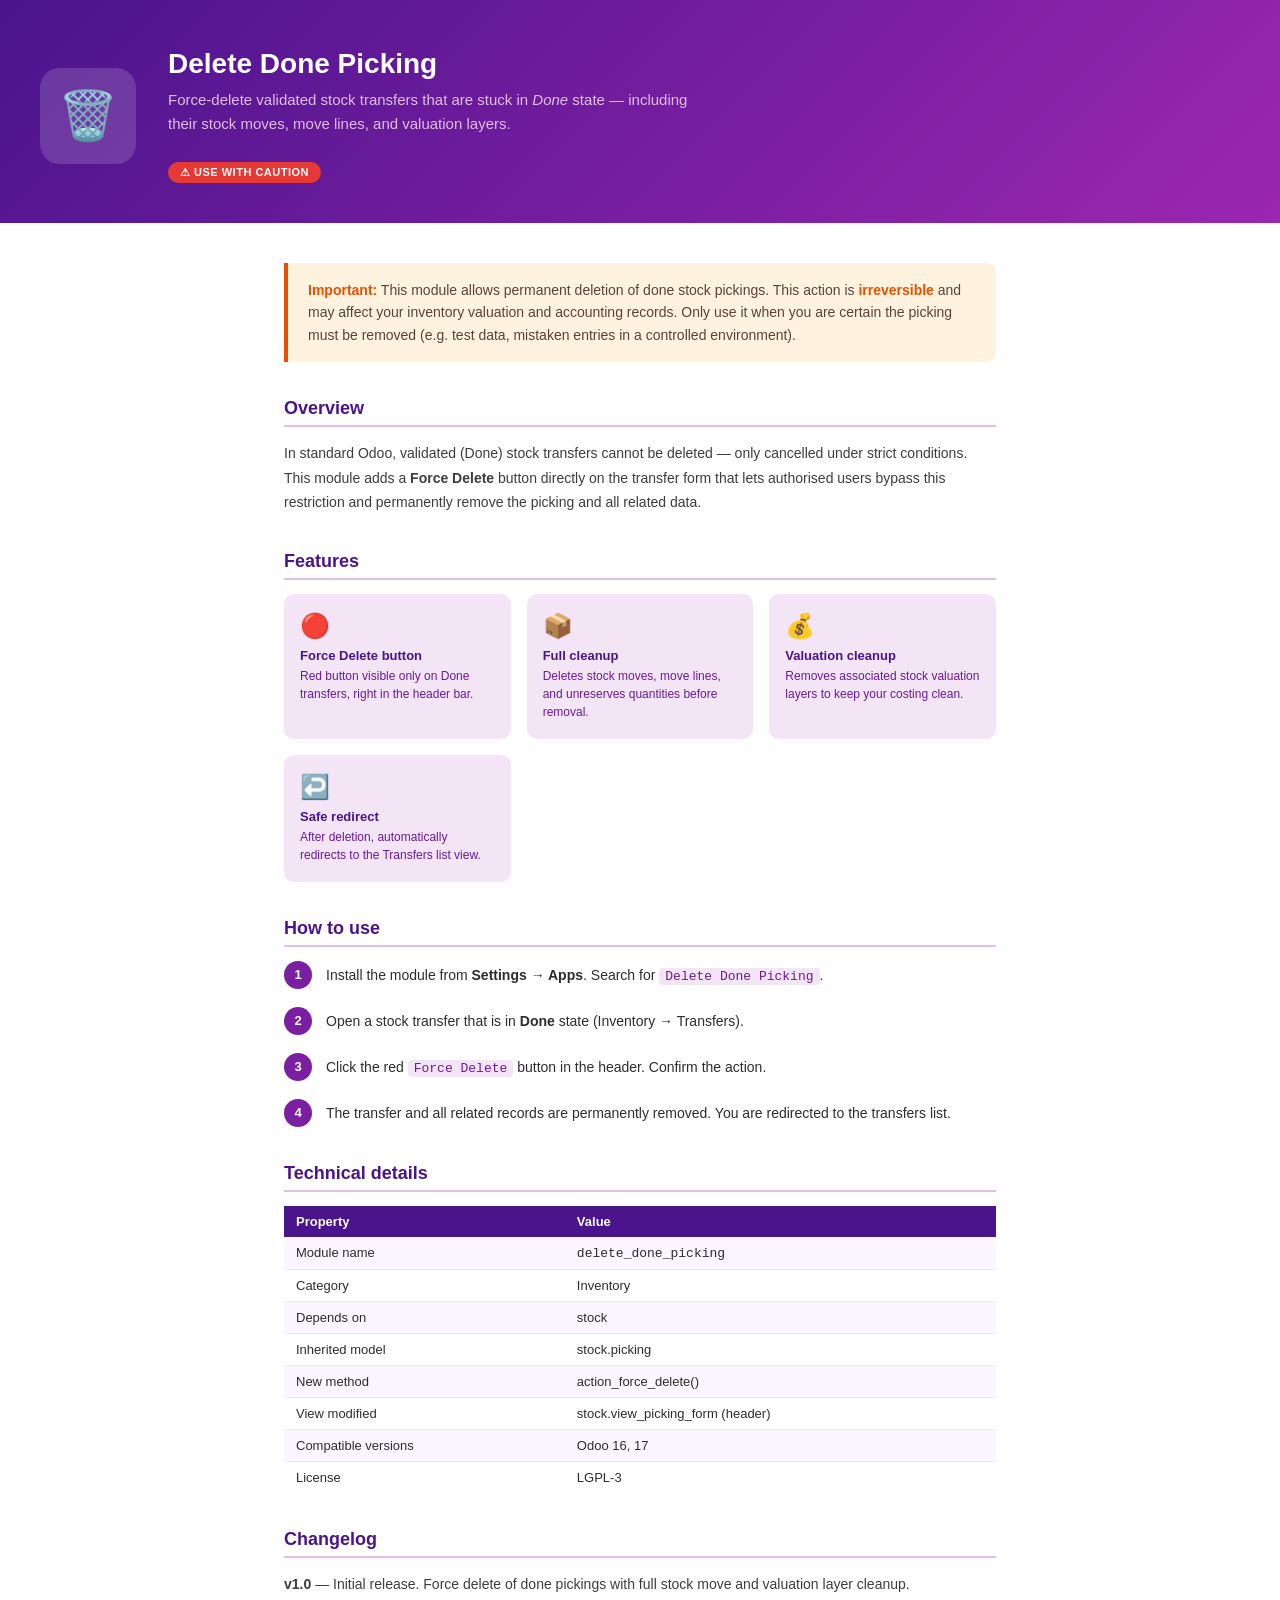
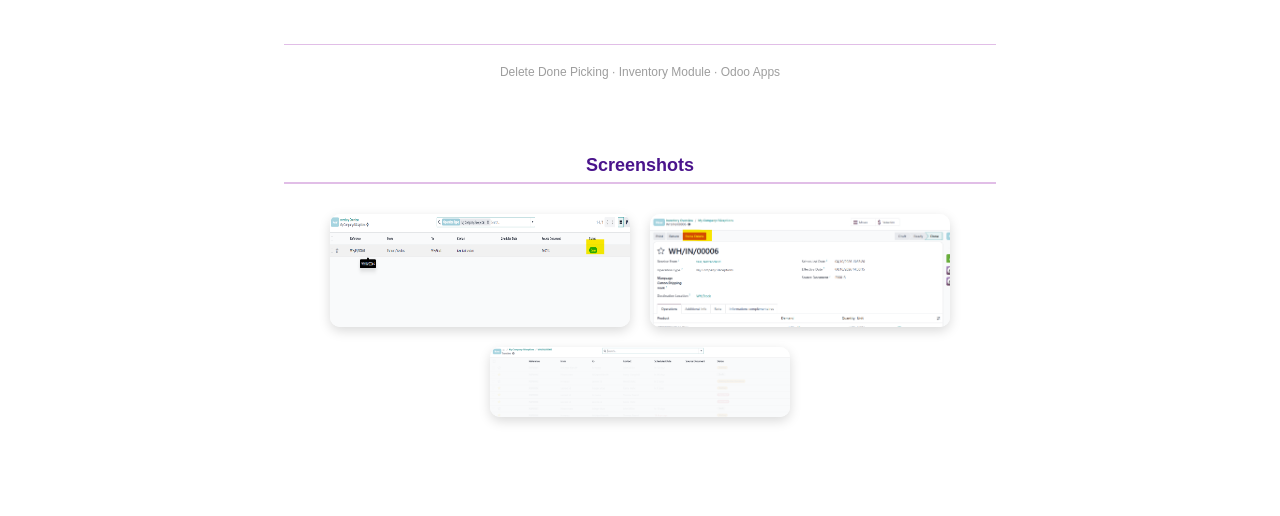
==== delete_done_picking/static/description/index.html @ 9840330b "add_new_code" ====
<!DOCTYPE html>
<html lang="en">
<head>
<meta charset="UTF-8"/>
<meta name="viewport" content="width=device-width, initial-scale=1.0"/>
<title>Delete Done Picking</title>
<style>
  * { box-sizing: border-box; margin: 0; padding: 0; }
  body { font-family: 'Segoe UI', Arial, sans-serif; color: #2d2d2d; background: #fff; }

  .hero {
    background: linear-gradient(135deg, #4A148C 0%, #7B1FA2 60%, #9C27B0 100%);
    color: #fff;
    padding: 48px 40px 40px;
    display: flex;
    align-items: center;
    gap: 32px;
  }
  .hero-icon {
    flex-shrink: 0;
    width: 96px; height: 96px;
    background: rgba(255,255,255,0.15);
    border-radius: 20px;
    display: flex; align-items: center; justify-content: center;
    font-size: 48px;
  }
  .hero-text h1 { font-size: 28px; font-weight: 700; margin-bottom: 8px; }
  .hero-text p  { font-size: 15px; color: #E1BEE7; max-width: 520px; line-height: 1.6; }
  .hero-badge {
    display: inline-block;
    margin-top: 14px;
    background: #E53935;
    color: #fff;
    font-size: 11px;
    font-weight: 600;
    padding: 4px 12px;
    border-radius: 20px;
    letter-spacing: 0.5px;
    text-transform: uppercase;
  }

  .body { max-width: 760px; margin: 0 auto; padding: 40px 24px 60px; }

  .warning-box {
    background: #FFF3E0;
    border-left: 4px solid #E65100;
    border-radius: 0 8px 8px 0;
    padding: 16px 20px;
    margin-bottom: 36px;
    font-size: 14px;
    color: #5D4037;
    line-height: 1.6;
  }
  .warning-box strong { color: #E65100; }

  h2 {
    font-size: 18px;
    font-weight: 700;
    color: #4A148C;
    margin: 36px 0 14px;
    padding-bottom: 6px;
    border-bottom: 2px solid #E1BEE7;
  }

  p { font-size: 14px; line-height: 1.75; color: #3d3d3d; margin-bottom: 12px; }

  .features {
    display: grid;
    grid-template-columns: repeat(auto-fit, minmax(200px, 1fr));
    gap: 16px;
    margin: 8px 0 28px;
  }
  .feature-card {
    background: #F3E5F5;
    border-radius: 10px;
    padding: 18px 16px;
  }
  .feature-card .icon { font-size: 24px; margin-bottom: 8px; }
  .feature-card h3 { font-size: 13px; font-weight: 700; color: #4A148C; margin-bottom: 4px; }
  .feature-card p  { font-size: 12px; color: #6A1B9A; margin: 0; line-height: 1.5; }

  .steps { counter-reset: step; }
  .step {
    display: flex; align-items: flex-start; gap: 14px;
    margin-bottom: 18px;
  }
  .step-num {
    flex-shrink: 0;
    width: 28px; height: 28px;
    background: #7B1FA2;
    color: #fff;
    border-radius: 50%;
    display: flex; align-items: center; justify-content: center;
    font-size: 13px; font-weight: 700;
  }
  .step-text { font-size: 14px; line-height: 1.65; padding-top: 3px; }
  .step-text code {
    background: #F3E5F5;
    color: #6A1B9A;
    border-radius: 4px;
    padding: 1px 6px;
    font-size: 13px;
    font-family: monospace;
  }

  .tech-table { width: 100%; border-collapse: collapse; margin-top: 8px; font-size: 13px; }
  .tech-table th {
    background: #4A148C;
    color: #fff;
    padding: 8px 12px;
    text-align: left;
    font-weight: 600;
  }
  .tech-table td { padding: 8px 12px; border-bottom: 1px solid #F3E5F5; }
  .tech-table tr:last-child td { border-bottom: none; }
  .tech-table tr:nth-child(even) td { background: #FAF5FF; }

  .footer {
    margin-top: 48px;
    padding-top: 20px;
    border-top: 1px solid #E1BEE7;
    font-size: 12px;
    color: #9E9E9E;
    text-align: center;
  }
</style>
</head>
<body>

<!-- HERO -->
<div class="hero">
  <div class="hero-icon">🗑️</div>
  <div class="hero-text">
    <h1>Delete Done Picking</h1>
    <p>Force-delete validated stock transfers that are stuck in <em>Done</em> state — including their stock moves, move lines, and valuation layers.</p>
    <span class="hero-badge">⚠ Use with caution</span>
  </div>
</div>

<div class="body">

  <!-- WARNING -->
  <div class="warning-box">
    <strong>Important:</strong> This module allows permanent deletion of done stock pickings. This action is <strong>irreversible</strong> and may affect your inventory valuation and accounting records. Only use it when you are certain the picking must be removed (e.g. test data, mistaken entries in a controlled environment).
  </div>

  <!-- OVERVIEW -->
  <h2>Overview</h2>
  <p>
    In standard Odoo, validated (Done) stock transfers cannot be deleted — only cancelled under strict conditions. This module adds a <strong>Force Delete</strong> button directly on the transfer form that lets authorised users bypass this restriction and permanently remove the picking and all related data.
  </p>

  <!-- FEATURES -->
  <h2>Features</h2>
  <div class="features">
    <div class="feature-card">
      <div class="icon">🔴</div>
      <h3>Force Delete button</h3>
      <p>Red button visible only on Done transfers, right in the header bar.</p>
    </div>
    <div class="feature-card">
      <div class="icon">📦</div>
      <h3>Full cleanup</h3>
      <p>Deletes stock moves, move lines, and unreserves quantities before removal.</p>
    </div>
    <div class="feature-card">
      <div class="icon">💰</div>
      <h3>Valuation cleanup</h3>
      <p>Removes associated stock valuation layers to keep your costing clean.</p>
    </div>
    <div class="feature-card">
      <div class="icon">↩️</div>
      <h3>Safe redirect</h3>
      <p>After deletion, automatically redirects to the Transfers list view.</p>
    </div>
  </div>

  <!-- HOW TO USE -->
  <h2>How to use</h2>
  <div class="steps">
    <div class="step">
      <div class="step-num">1</div>
      <div class="step-text">Install the module from <strong>Settings → Apps</strong>. Search for <code>Delete Done Picking</code>.</div>
    </div>
    <div class="step">
      <div class="step-num">2</div>
      <div class="step-text">Open a stock transfer that is in <strong>Done</strong> state (Inventory → Transfers).</div>
    </div>
    <div class="step">
      <div class="step-num">3</div>
      <div class="step-text">Click the red <code>Force Delete</code> button in the header. Confirm the action.</div>
    </div>
    <div class="step">
      <div class="step-num">4</div>
      <div class="step-text">The transfer and all related records are permanently removed. You are redirected to the transfers list.</div>
    </div>
  </div>

  <!-- TECHNICAL -->
  <h2>Technical details</h2>
  <table class="tech-table">
    <tr><th>Property</th><th>Value</th></tr>
    <tr><td>Module name</td><td><code>delete_done_picking</code></td></tr>
    <tr><td>Category</td><td>Inventory</td></tr>
    <tr><td>Depends on</td><td>stock</td></tr>
    <tr><td>Inherited model</td><td>stock.picking</td></tr>
    <tr><td>New method</td><td>action_force_delete()</td></tr>
    <tr><td>View modified</td><td>stock.view_picking_form (header)</td></tr>
    <tr><td>Compatible versions</td><td>Odoo 16, 17</td></tr>
    <tr><td>License</td><td>LGPL-3</td></tr>
  </table>

  <!-- CHANGELOG -->
  <h2>Changelog</h2>
  <p><strong>v1.0</strong> — Initial release. Force delete of done pickings with full stock move and valuation layer cleanup.</p>

  <div class="footer">
    Delete Done Picking · Inventory Module · Odoo Apps
  </div>
<section class="oe_container" style="text-align:center; padding: 40px 0;">
    <div class="oe_row oe_spaced">
        <h2 class="oe_slogan" style="margin-bottom: 30px;">Screenshots</h2>

        <div style="display: flex; justify-content: center; gap: 20px; flex-wrap: wrap;">

            <img class="oe_screenshot"
                 src="screen1.png"
                 style="max-width: 300px; border-radius: 10px; box-shadow: 0 4px 12px rgba(0,0,0,0.15); transition: 0.3s;"/>

            <img class="oe_screenshot"
                 src="screen2.png"
                 style="max-width: 300px; border-radius: 10px; box-shadow: 0 4px 12px rgba(0,0,0,0.15); transition: 0.3s;"/>

            <img class="oe_screenshot"
                 src="screen3.png"
                 style="max-width: 300px; border-radius: 10px; box-shadow: 0 4px 12px rgba(0,0,0,0.15); transition: 0.3s;"/>

        </div>
    </div>
</section>
</div>
</body>
</html>
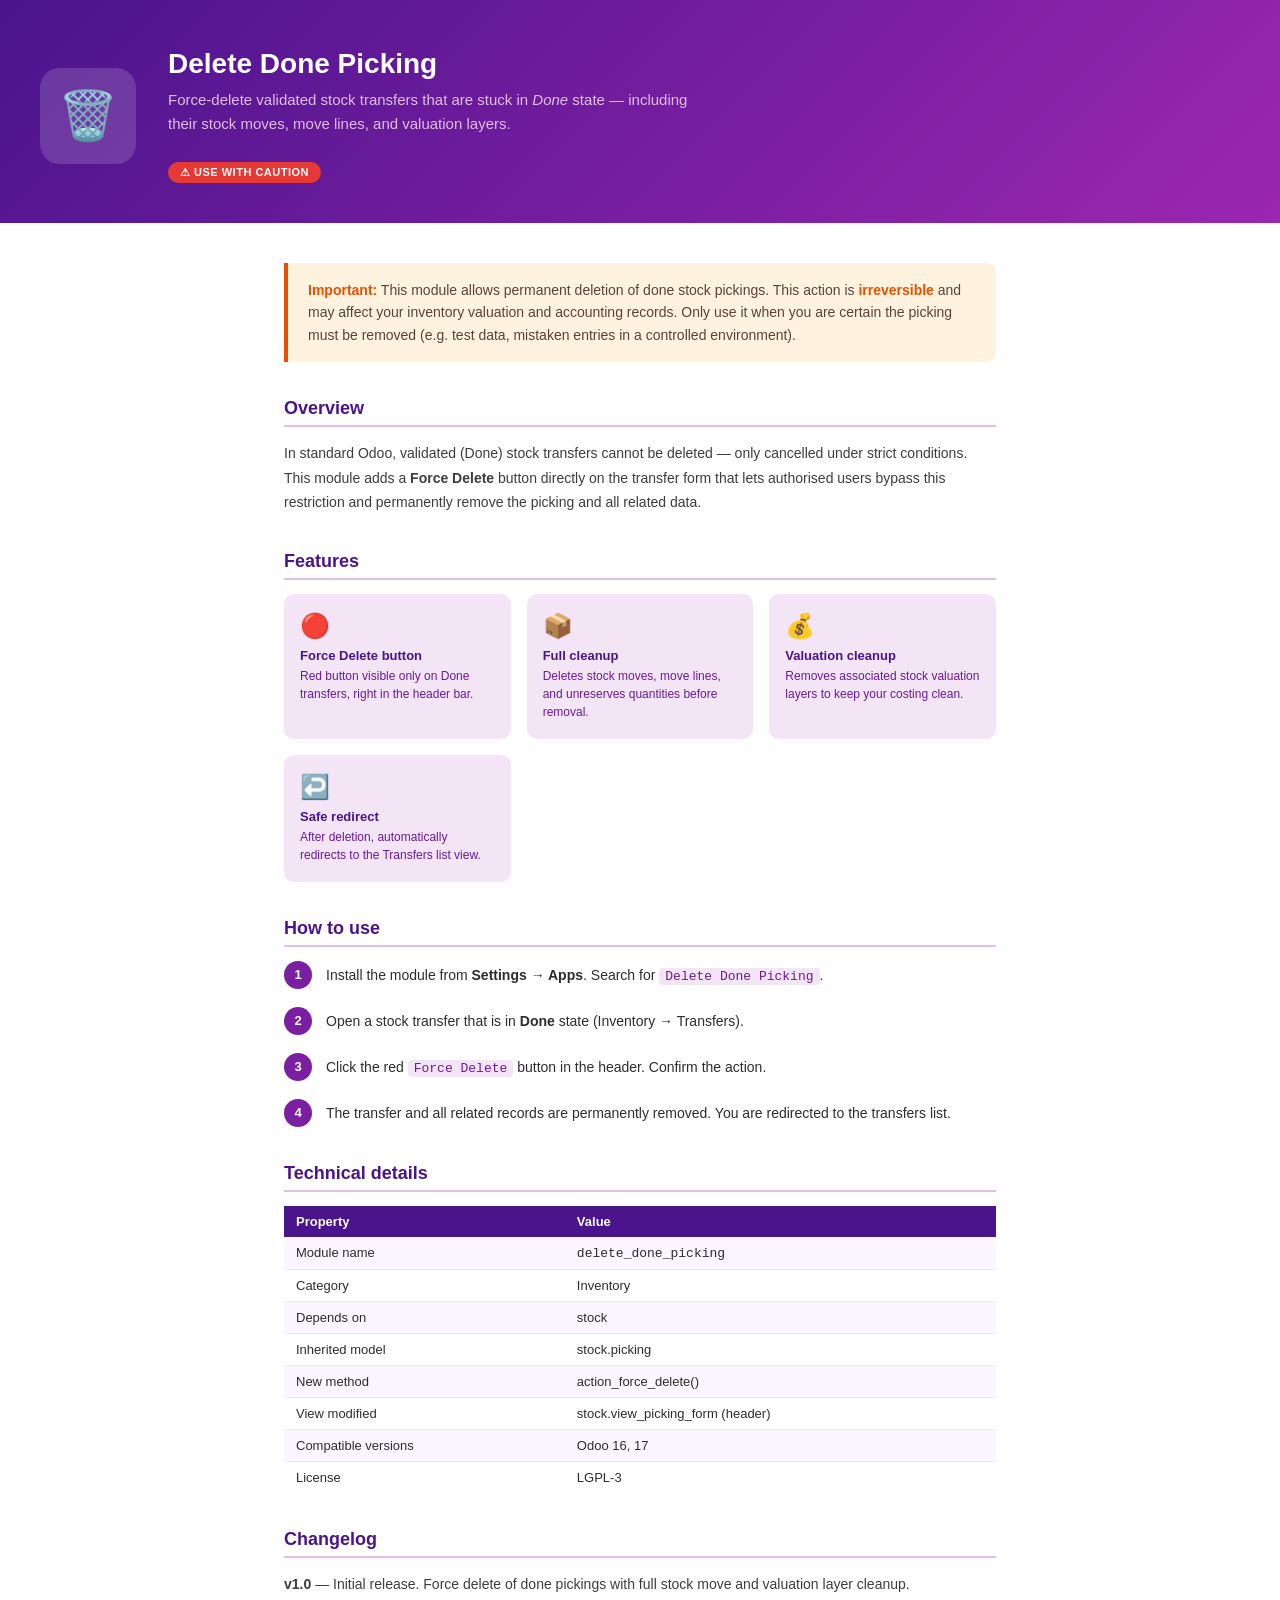
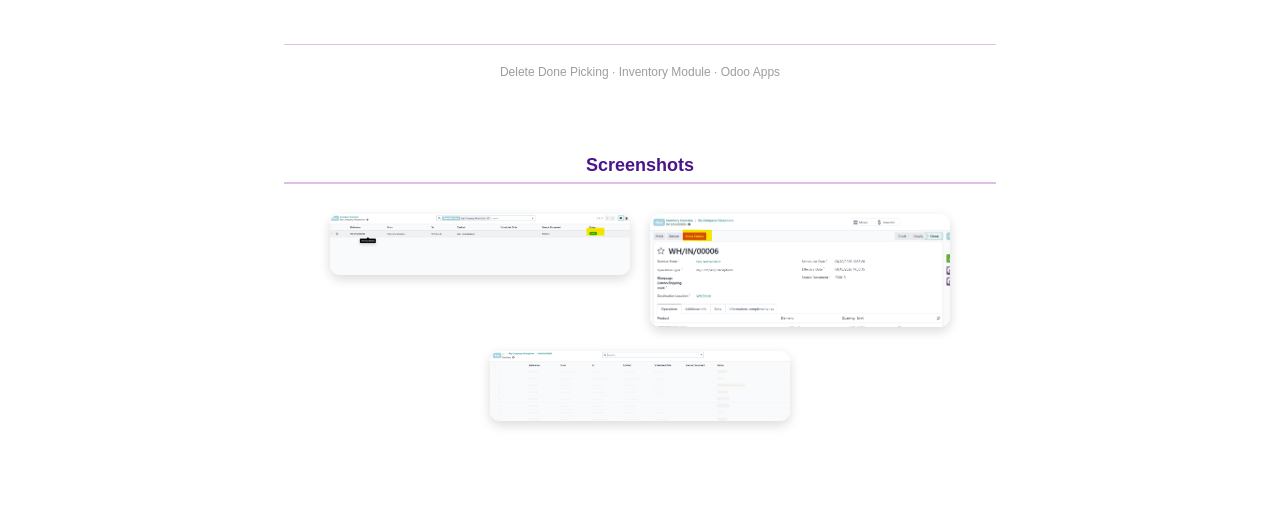
==== commit 00ee3c78: "add_new_code" ====
--- a/delete_done_picking/static/description/index.html
+++ b/delete_done_picking/static/description/index.html
@@ -223,21 +223,58 @@
 
         <div style="display: flex; justify-content: center; gap: 20px; flex-wrap: wrap;">
 
-            <img class="oe_screenshot"
-                 src="screen1.png"
-                 style="max-width: 300px; border-radius: 10px; box-shadow: 0 4px 12px rgba(0,0,0,0.15); transition: 0.3s;"/>
-
-            <img class="oe_screenshot"
-                 src="screen2.png"
-                 style="max-width: 300px; border-radius: 10px; box-shadow: 0 4px 12px rgba(0,0,0,0.15); transition: 0.3s;"/>
-
-            <img class="oe_screenshot"
-                 src="screen3.png"
-                 style="max-width: 300px; border-radius: 10px; box-shadow: 0 4px 12px rgba(0,0,0,0.15); transition: 0.3s;"/>
+            <a href="#img1">
+                <img src="screen1.png" style="max-width:300px; border-radius:10px; box-shadow:0 4px 12px rgba(0,0,0,0.15); cursor:pointer;">
+            </a>
+
+            <a href="#img2">
+                <img src="screen2.png" style="max-width:300px; border-radius:10px; box-shadow:0 4px 12px rgba(0,0,0,0.15); cursor:pointer;">
+            </a>
+
+            <a href="#img3">
+                <img src="screen3.png" style="max-width:300px; border-radius:10px; box-shadow:0 4px 12px rgba(0,0,0,0.15); cursor:pointer;">
+            </a>
 
         </div>
     </div>
 </section>
+
+<!-- POPUPS -->
+<div id="img1" class="lightbox">
+    <a href="#"><img src="screen1.png"></a>
+</div>
+
+<div id="img2" class="lightbox">
+    <a href="#"><img src="screen2.png"></a>
+</div>
+
+<div id="img3" class="lightbox">
+    <a href="#"><img src="screen3.png"></a>
+</div>
+
+<style>
+.lightbox {
+    display: none;
+    position: fixed;
+    z-index: 9999;
+    top: 0; left: 0;
+    width: 100%;
+    height: 100%;
+    background: rgba(0,0,0,0.8);
+    text-align: center;
+}
+
+.lightbox img {
+    margin-top: 5%;
+    max-width: 80%;
+    max-height: 80%;
+    border-radius: 10px;
+}
+
+.lightbox:target {
+    display: block;
+}
+</style>
 </div>
 </body>
 </html>
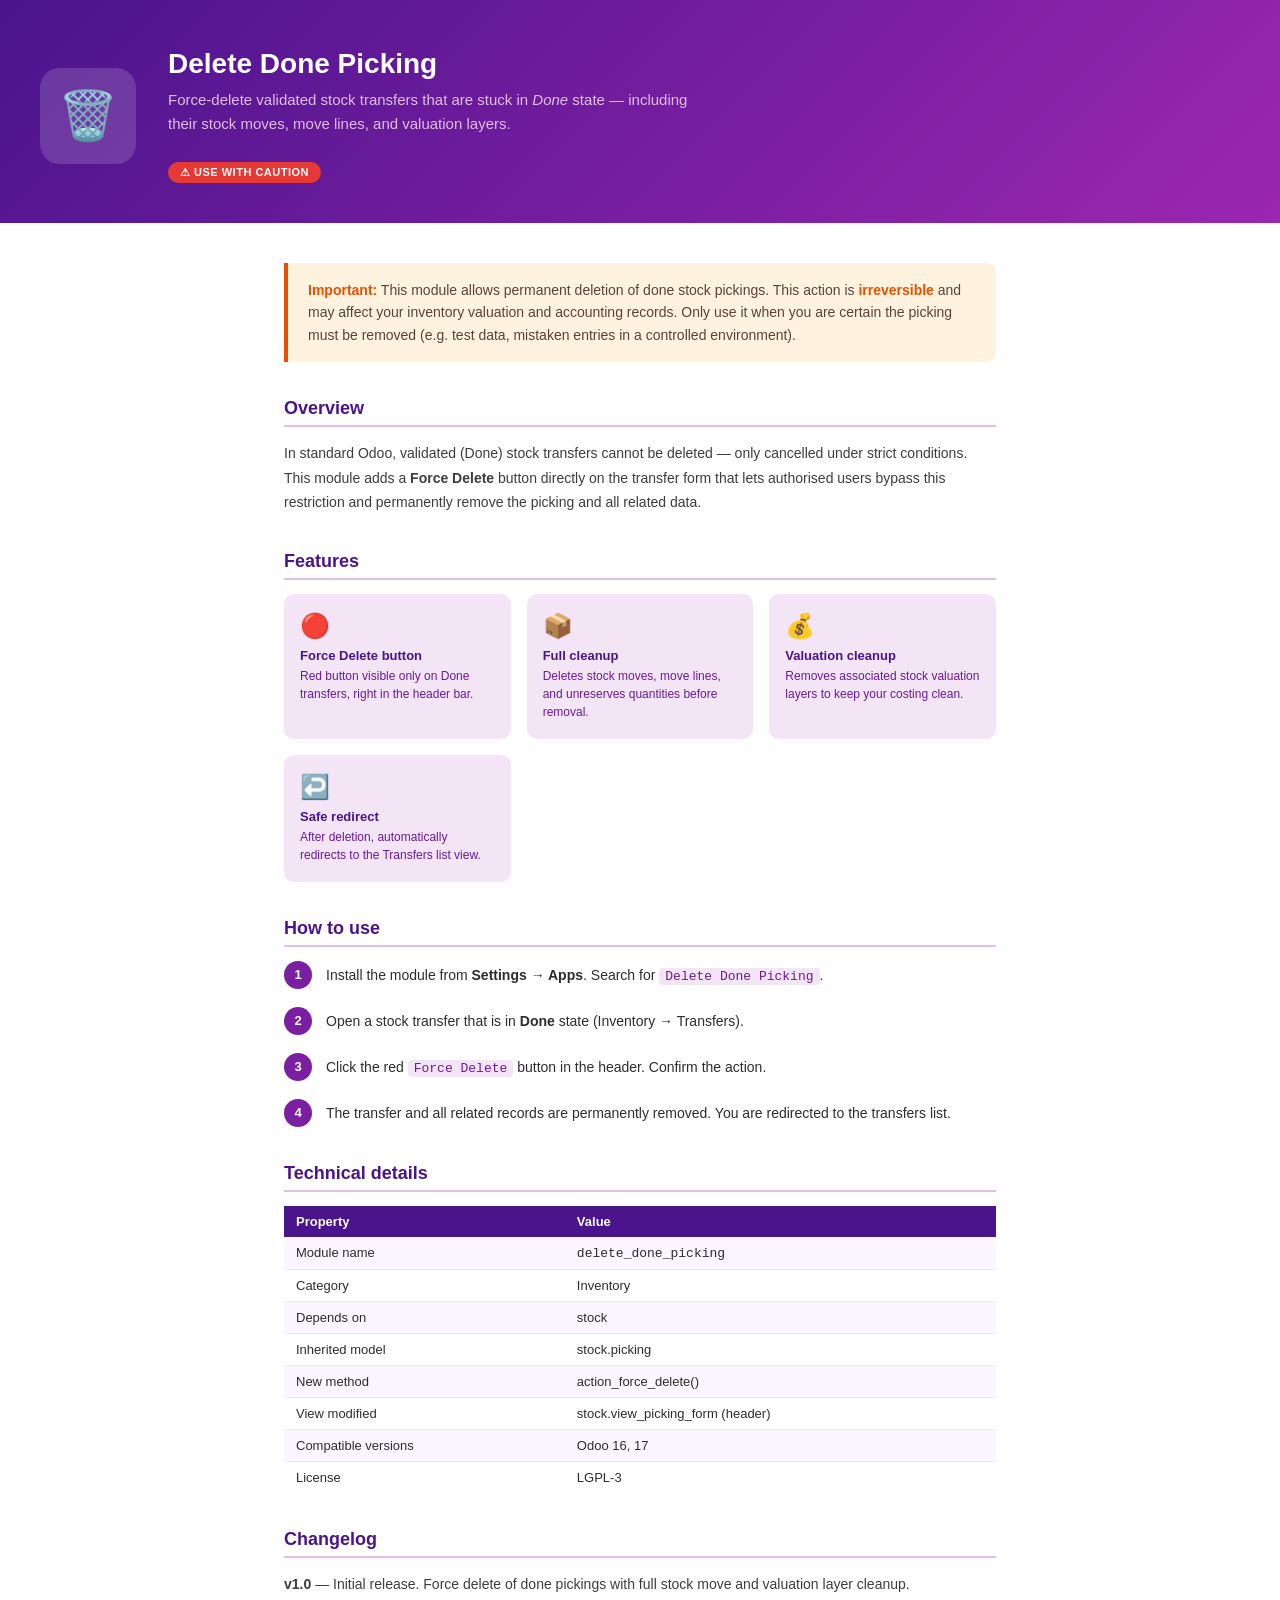
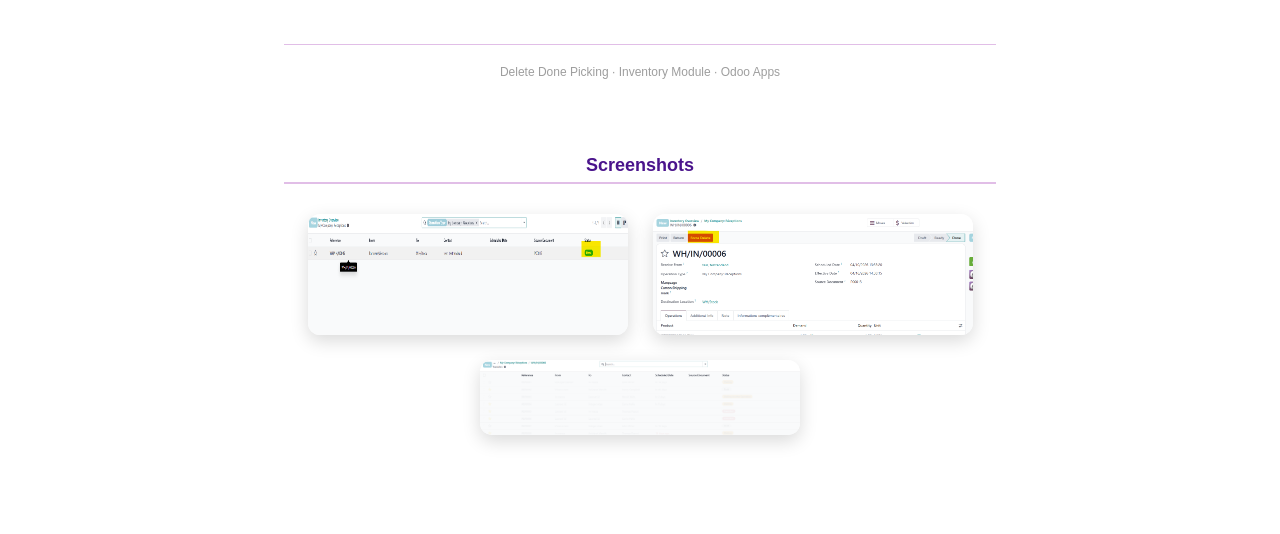
==== commit e61ba689: "add_new_code" ====
--- a/delete_done_picking/static/description/index.html
+++ b/delete_done_picking/static/description/index.html
@@ -221,58 +221,27 @@
     <div class="oe_row oe_spaced">
         <h2 class="oe_slogan" style="margin-bottom: 30px;">Screenshots</h2>
 
-        <div style="display: flex; justify-content: center; gap: 20px; flex-wrap: wrap;">
-
-            <a href="#img1">
-                <img src="screen1.png" style="max-width:300px; border-radius:10px; box-shadow:0 4px 12px rgba(0,0,0,0.15); cursor:pointer;">
-            </a>
-
-            <a href="#img2">
-                <img src="screen2.png" style="max-width:300px; border-radius:10px; box-shadow:0 4px 12px rgba(0,0,0,0.15); cursor:pointer;">
-            </a>
-
-            <a href="#img3">
-                <img src="screen3.png" style="max-width:300px; border-radius:10px; box-shadow:0 4px 12px rgba(0,0,0,0.15); cursor:pointer;">
-            </a>
+        <div style="display: flex; justify-content: center; gap: 25px; flex-wrap: wrap;">
+
+            <img class="oe_screenshot"
+                 src="screen1.png"
+                 style="max-width: 320px; border-radius: 12px; box-shadow: 0 6px 18px rgba(0,0,0,0.15); transition: 0.3s;"/>
+
+            <img class="oe_screenshot"
+                 src="screen2.png"
+                 style="max-width: 320px; border-radius: 12px; box-shadow: 0 6px 18px rgba(0,0,0,0.15); transition: 0.3s;"/>
+
+            <img class="oe_screenshot"
+                 src="screen3.png"
+                 style="max-width: 320px; border-radius: 12px; box-shadow: 0 6px 18px rgba(0,0,0,0.15); transition: 0.3s;"/>
 
         </div>
     </div>
 </section>
 
-<!-- POPUPS -->
-<div id="img1" class="lightbox">
-    <a href="#"><img src="screen1.png"></a>
-</div>
-
-<div id="img2" class="lightbox">
-    <a href="#"><img src="screen2.png"></a>
-</div>
-
-<div id="img3" class="lightbox">
-    <a href="#"><img src="screen3.png"></a>
-</div>
-
 <style>
-.lightbox {
-    display: none;
-    position: fixed;
-    z-index: 9999;
-    top: 0; left: 0;
-    width: 100%;
-    height: 100%;
-    background: rgba(0,0,0,0.8);
-    text-align: center;
-}
-
-.lightbox img {
-    margin-top: 5%;
-    max-width: 80%;
-    max-height: 80%;
-    border-radius: 10px;
-}
-
-.lightbox:target {
-    display: block;
+.oe_screenshot:hover {
+    transform: translateY(-5px);
 }
 </style>
 </div>
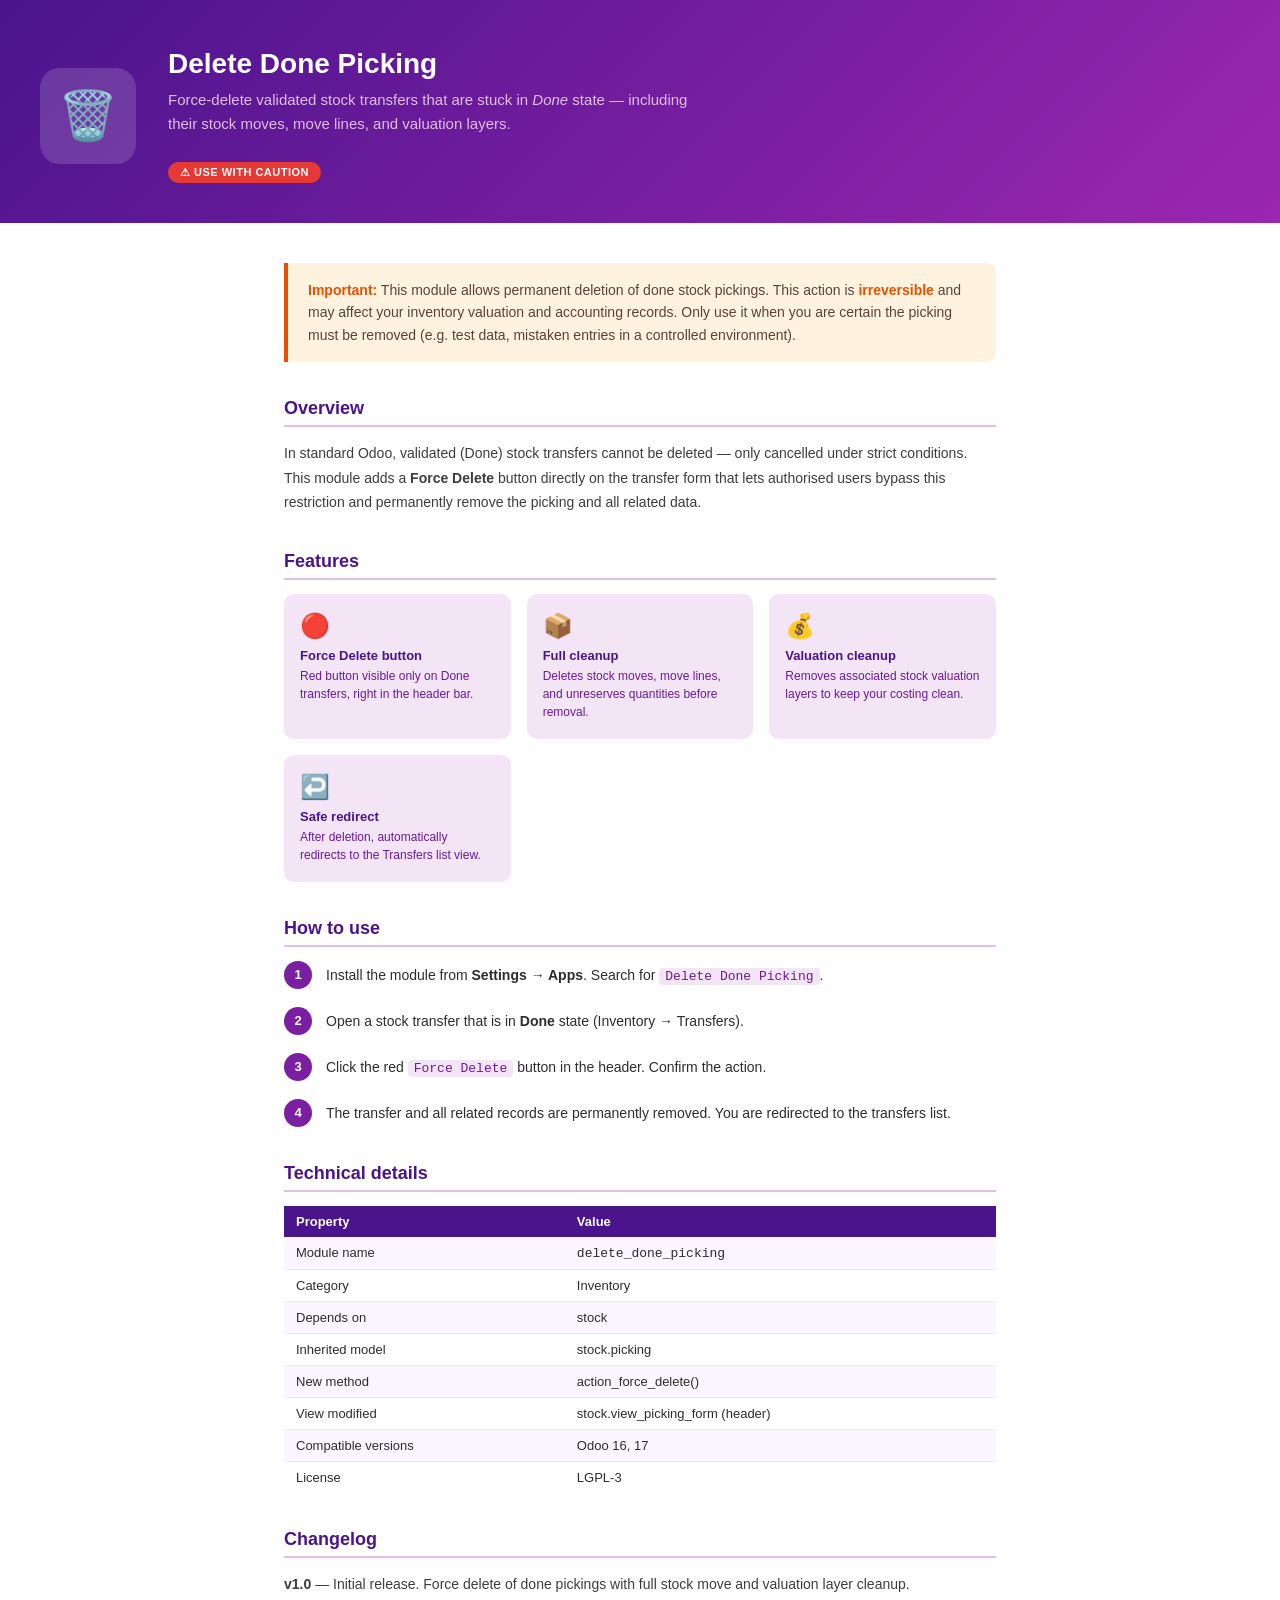
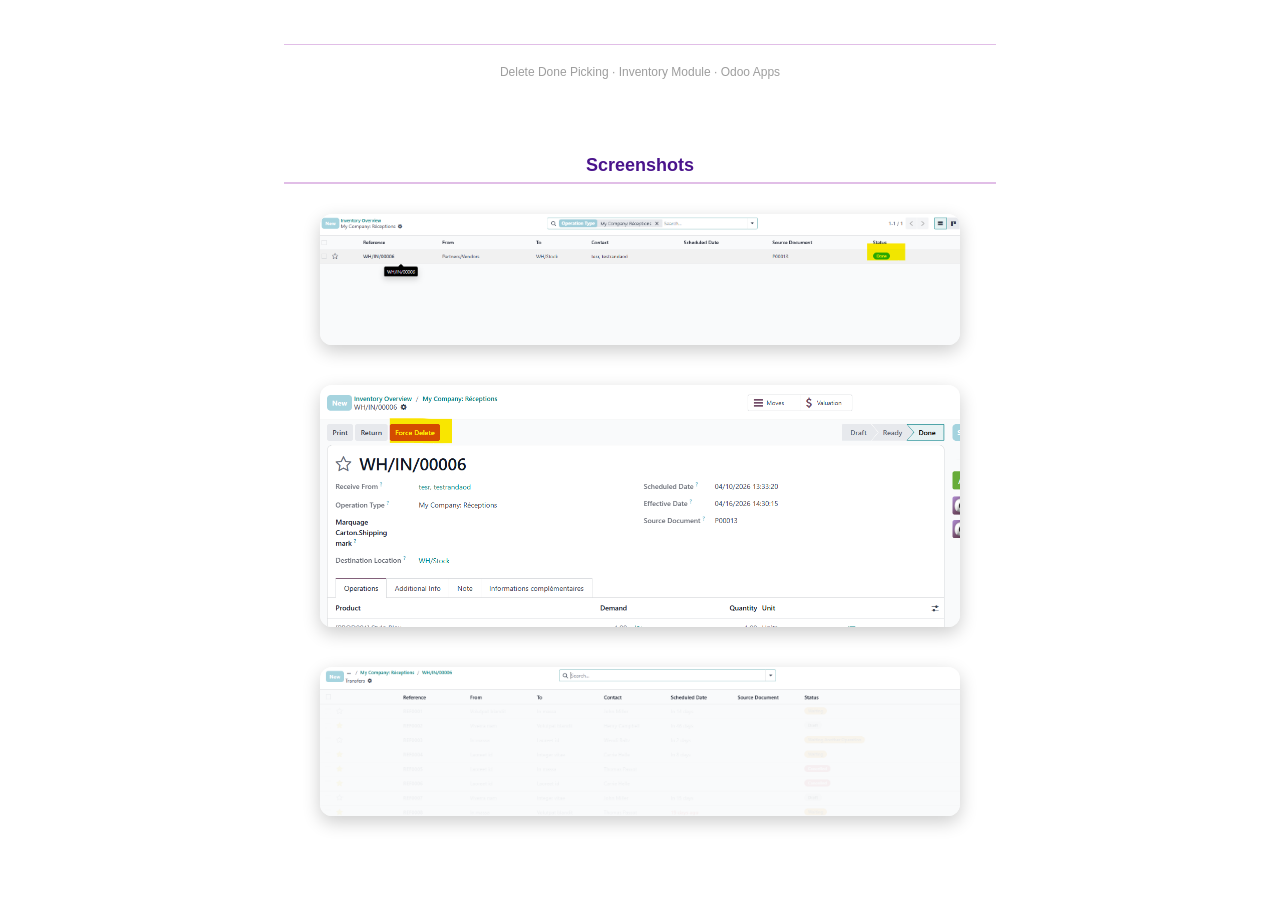
==== commit b3eecf0c: "add_new_code" ====
--- a/delete_done_picking/static/description/index.html
+++ b/delete_done_picking/static/description/index.html
@@ -221,29 +221,23 @@
     <div class="oe_row oe_spaced">
         <h2 class="oe_slogan" style="margin-bottom: 30px;">Screenshots</h2>
 
-        <div style="display: flex; justify-content: center; gap: 25px; flex-wrap: wrap;">
+        <div style="display: flex; flex-direction: column; align-items: center; gap: 40px;">
 
             <img class="oe_screenshot"
                  src="screen1.png"
-                 style="max-width: 320px; border-radius: 12px; box-shadow: 0 6px 18px rgba(0,0,0,0.15); transition: 0.3s;"/>
+                 style="width: 90%; max-width: 900px; border-radius: 12px; box-shadow: 0 6px 18px rgba(0,0,0,0.2);"/>
 
             <img class="oe_screenshot"
                  src="screen2.png"
-                 style="max-width: 320px; border-radius: 12px; box-shadow: 0 6px 18px rgba(0,0,0,0.15); transition: 0.3s;"/>
+                 style="width: 90%; max-width: 900px; border-radius: 12px; box-shadow: 0 6px 18px rgba(0,0,0,0.2);"/>
 
             <img class="oe_screenshot"
                  src="screen3.png"
-                 style="max-width: 320px; border-radius: 12px; box-shadow: 0 6px 18px rgba(0,0,0,0.15); transition: 0.3s;"/>
+                 style="width: 90%; max-width: 900px; border-radius: 12px; box-shadow: 0 6px 18px rgba(0,0,0,0.2);"/>
 
         </div>
     </div>
 </section>
-
-<style>
-.oe_screenshot:hover {
-    transform: translateY(-5px);
-}
-</style>
 </div>
 </body>
 </html>
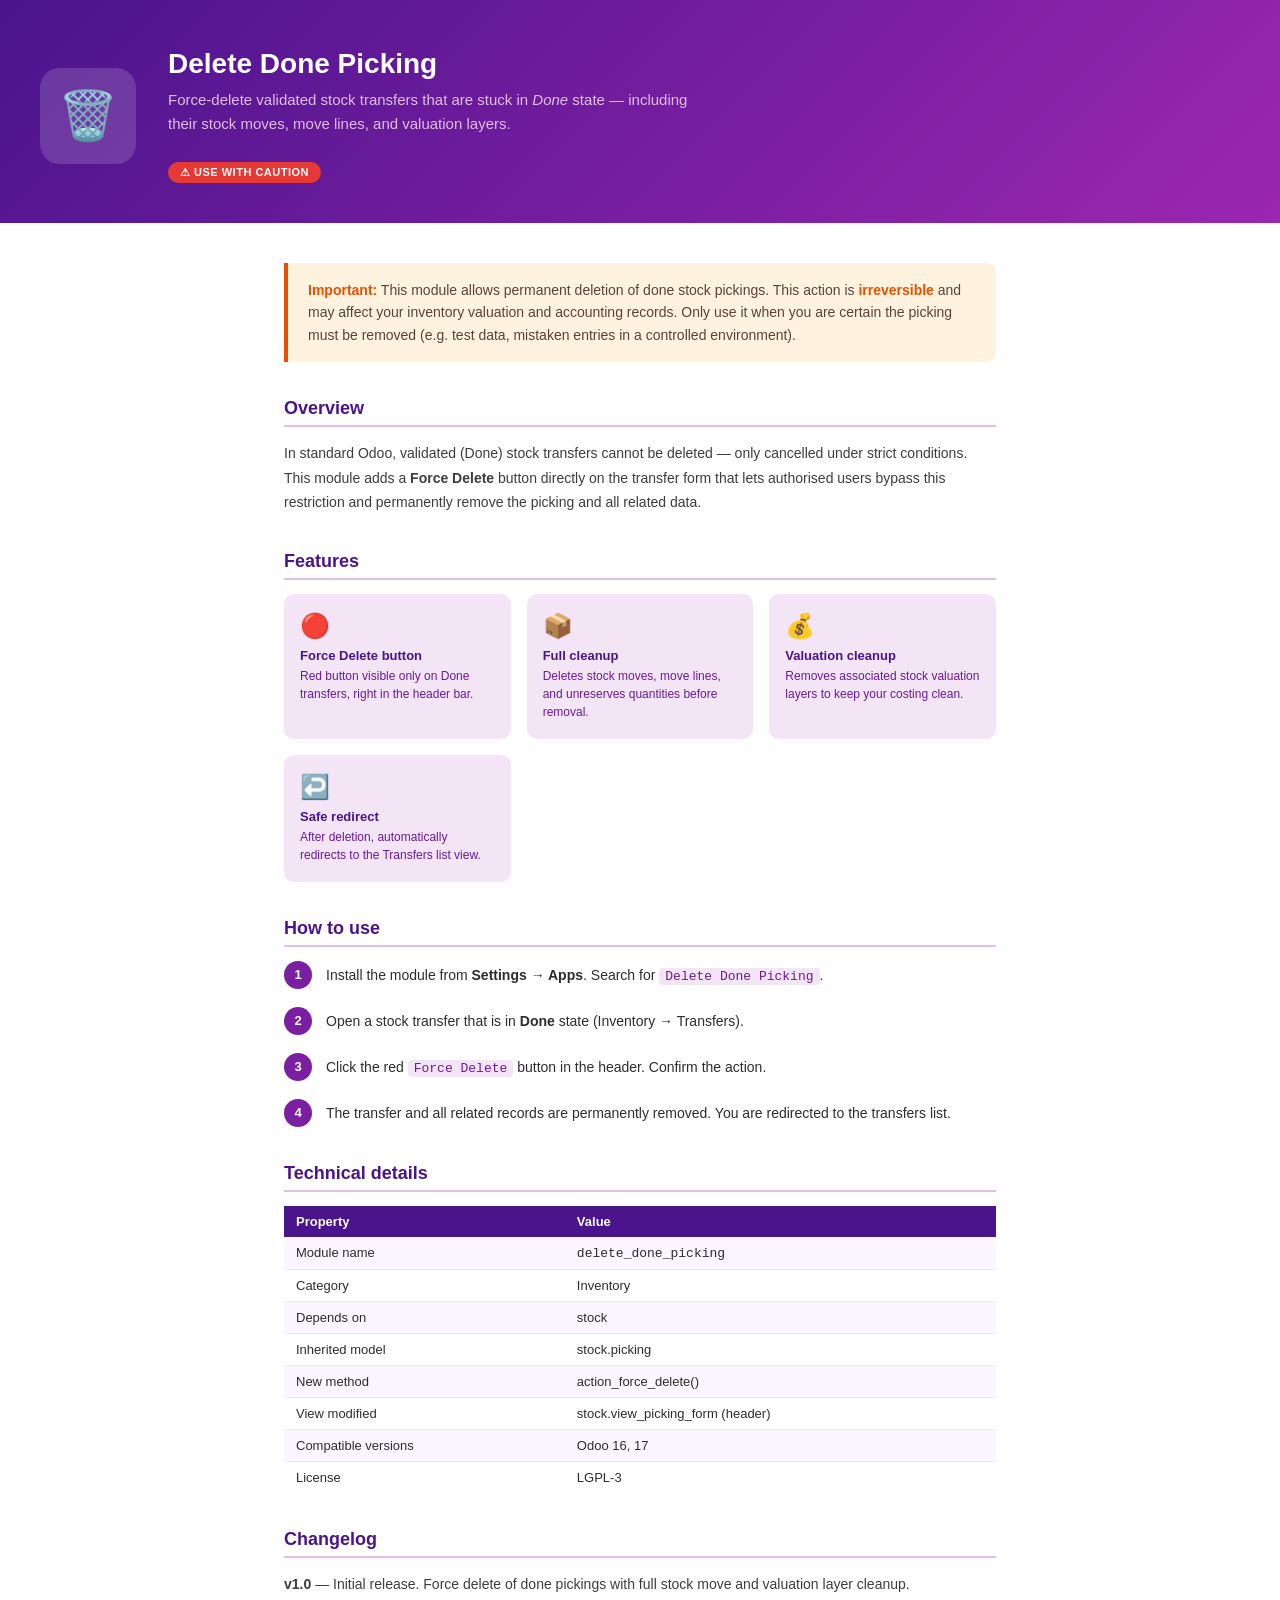
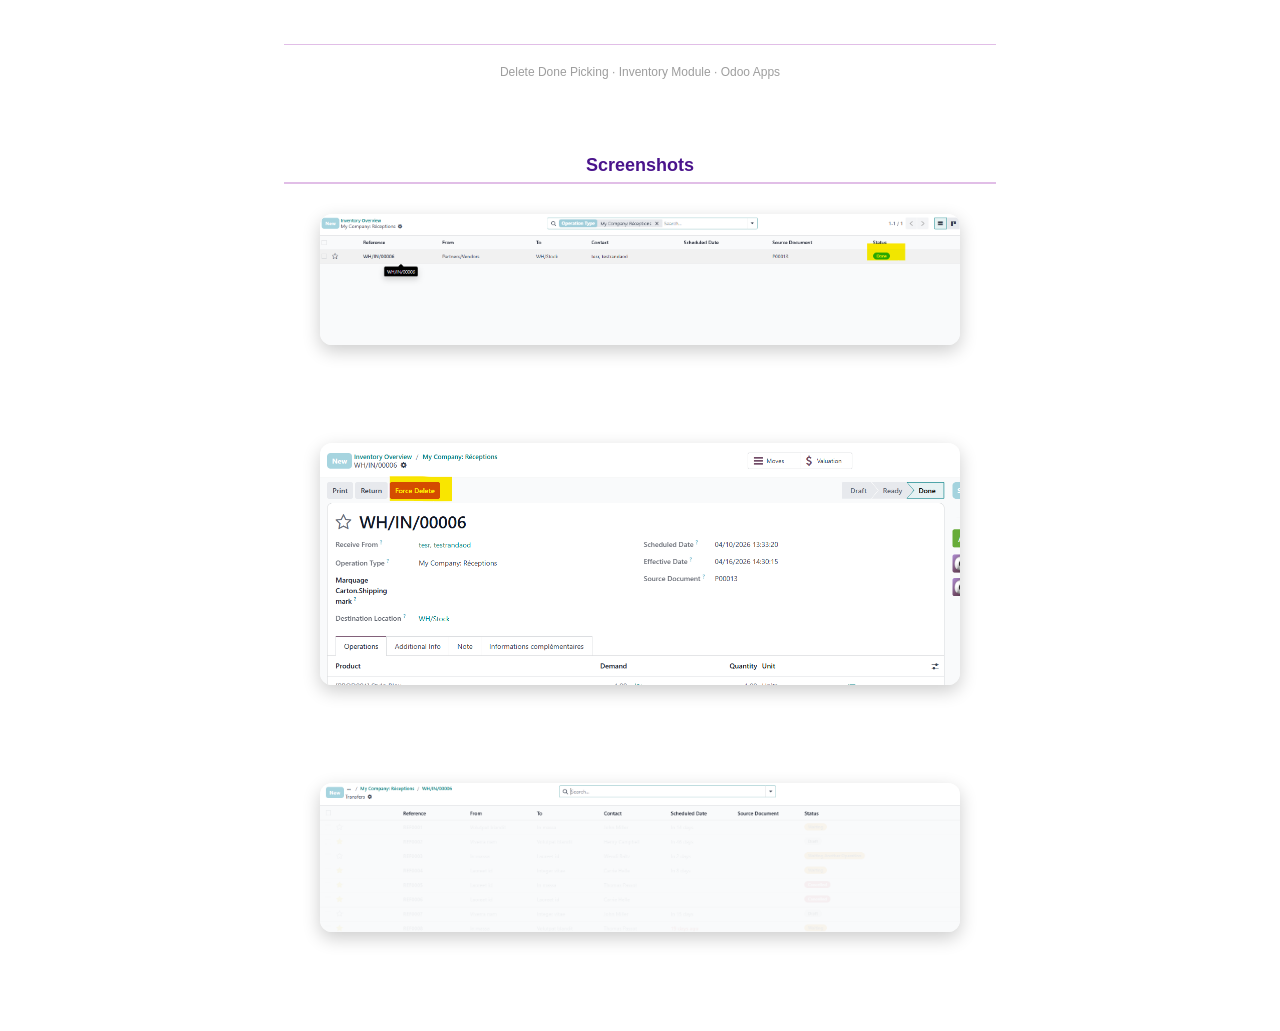
==== commit 359af586: "add_new_code" ====
--- a/delete_done_picking/static/description/index.html
+++ b/delete_done_picking/static/description/index.html
@@ -226,11 +226,11 @@
             <img class="oe_screenshot"
                  src="screen1.png"
                  style="width: 90%; max-width: 900px; border-radius: 12px; box-shadow: 0 6px 18px rgba(0,0,0,0.2);"/>
-
+<br/>
             <img class="oe_screenshot"
                  src="screen2.png"
                  style="width: 90%; max-width: 900px; border-radius: 12px; box-shadow: 0 6px 18px rgba(0,0,0,0.2);"/>
-
+<br/>
             <img class="oe_screenshot"
                  src="screen3.png"
                  style="width: 90%; max-width: 900px; border-radius: 12px; box-shadow: 0 6px 18px rgba(0,0,0,0.2);"/>
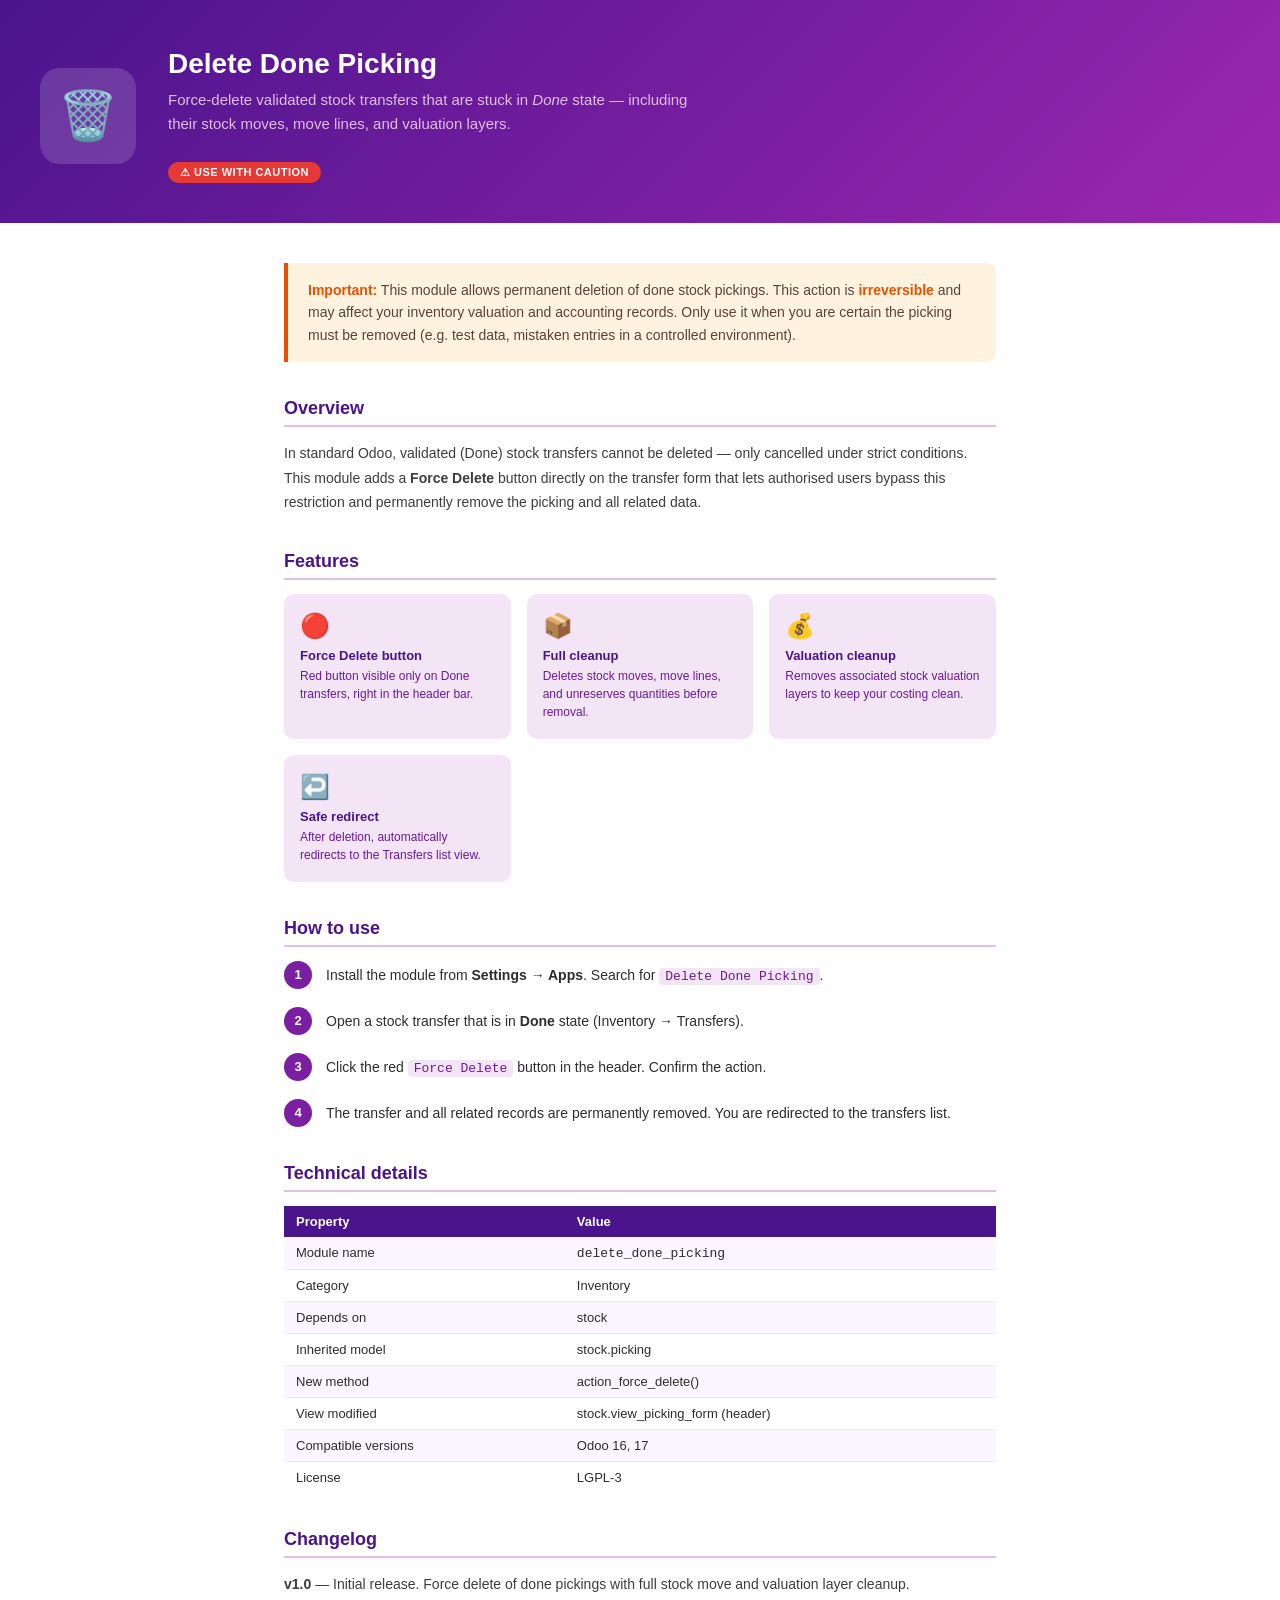
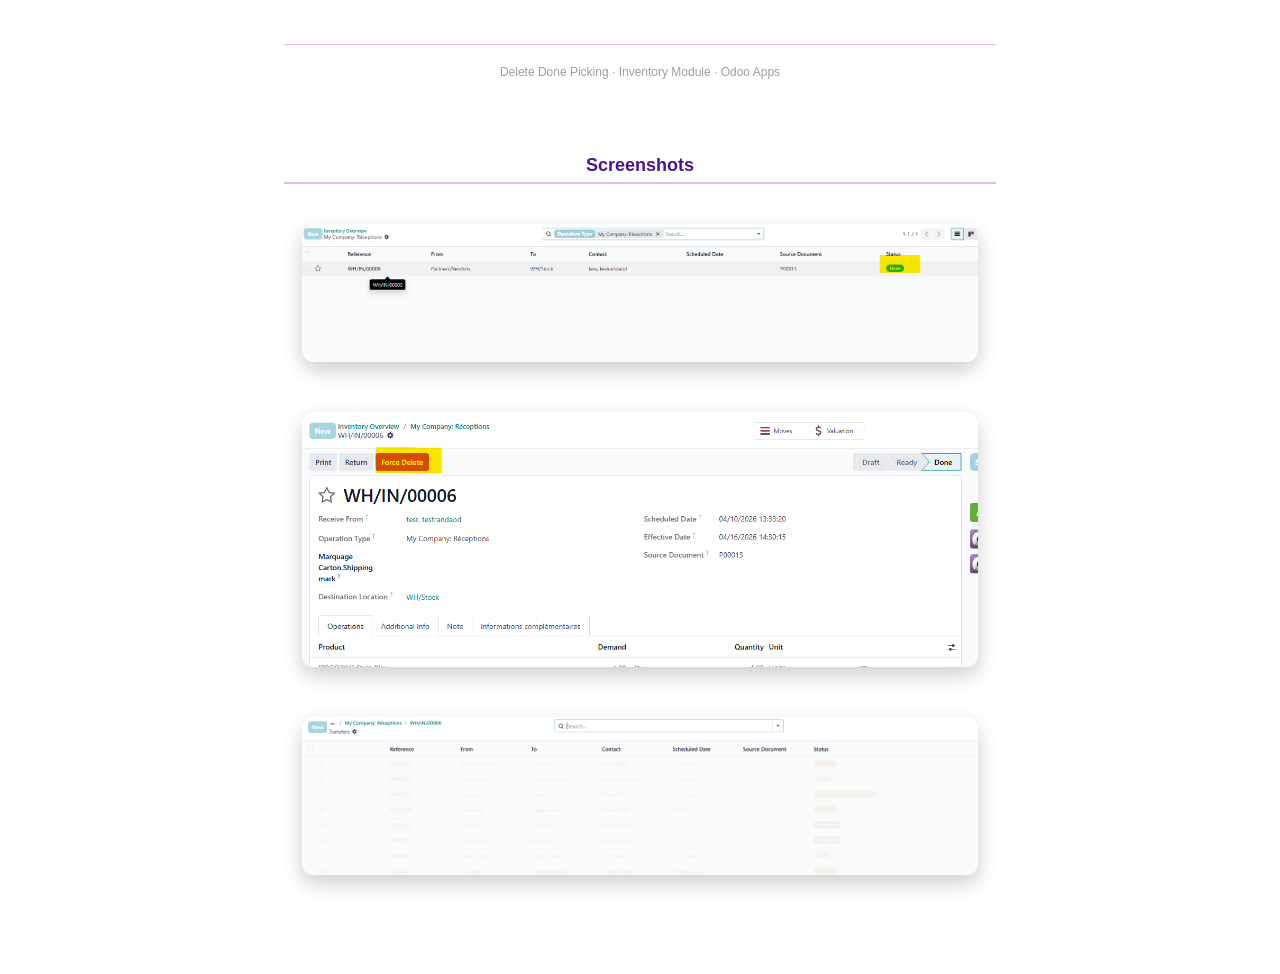
==== commit 81312739: "add_new_code" ====
--- a/delete_done_picking/static/description/index.html
+++ b/delete_done_picking/static/description/index.html
@@ -219,25 +219,24 @@
   </div>
 <section class="oe_container" style="text-align:center; padding: 40px 0;">
     <div class="oe_row oe_spaced">
-        <h2 class="oe_slogan" style="margin-bottom: 30px;">Screenshots</h2>
-
-        <div style="display: flex; flex-direction: column; align-items: center; gap: 40px;">
+        <h2 class="oe_slogan" style="margin-bottom: 40px;">Screenshots</h2>
+
+        <div style="display: flex; flex-direction: column; align-items: center; gap: 50px;">
 
             <img class="oe_screenshot"
                  src="screen1.png"
-                 style="width: 90%; max-width: 900px; border-radius: 12px; box-shadow: 0 6px 18px rgba(0,0,0,0.2);"/>
-<br/>
+                 style="width: 95%; max-width: 1000px; border-radius: 12px; box-shadow: 0 8px 20px rgba(0,0,0,0.2);"/>
+
             <img class="oe_screenshot"
                  src="screen2.png"
-                 style="width: 90%; max-width: 900px; border-radius: 12px; box-shadow: 0 6px 18px rgba(0,0,0,0.2);"/>
-<br/>
+                 style="width: 95%; max-width: 1000px; border-radius: 12px; box-shadow: 0 8px 20px rgba(0,0,0,0.2);"/>
+
             <img class="oe_screenshot"
                  src="screen3.png"
-                 style="width: 90%; max-width: 900px; border-radius: 12px; box-shadow: 0 6px 18px rgba(0,0,0,0.2);"/>
+                 style="width: 95%; max-width: 1000px; border-radius: 12px; box-shadow: 0 8px 20px rgba(0,0,0,0.2);"/>
 
         </div>
     </div>
-</section>
-</div>
+</section></div>
 </body>
 </html>
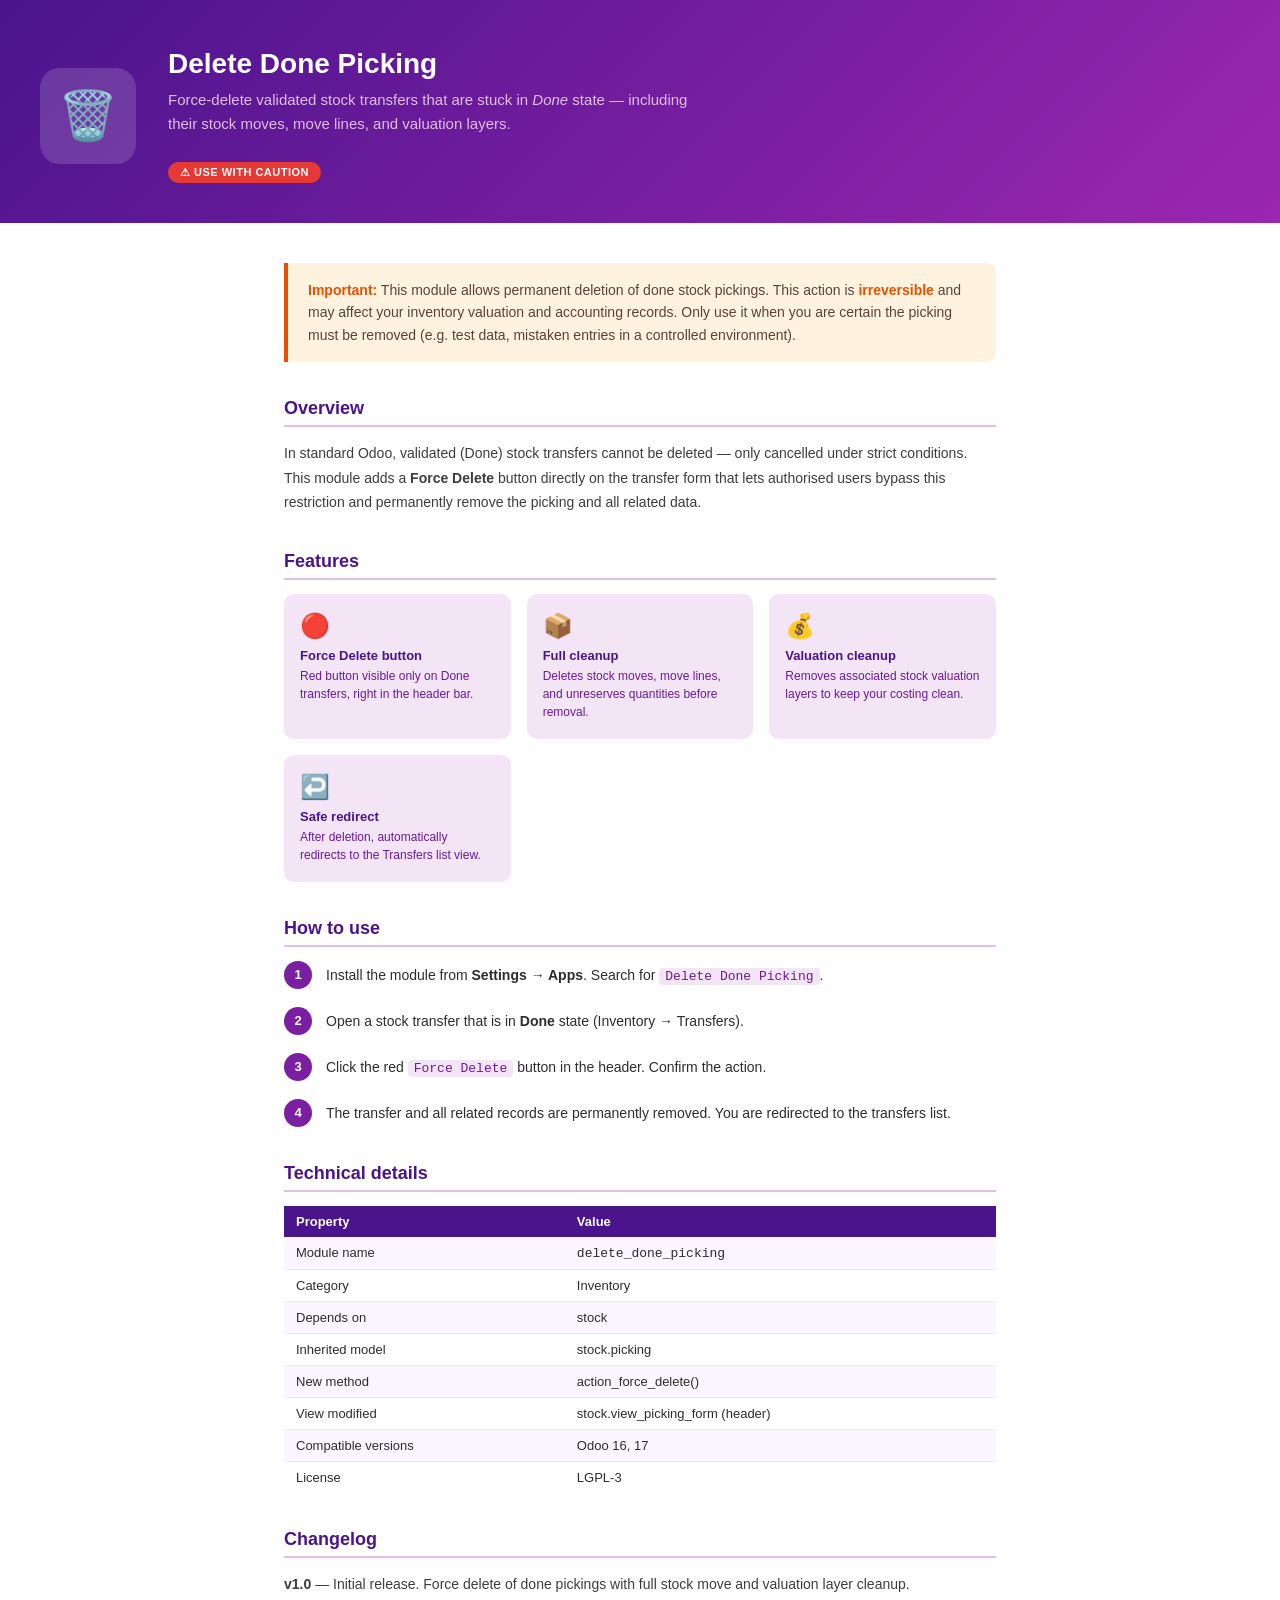
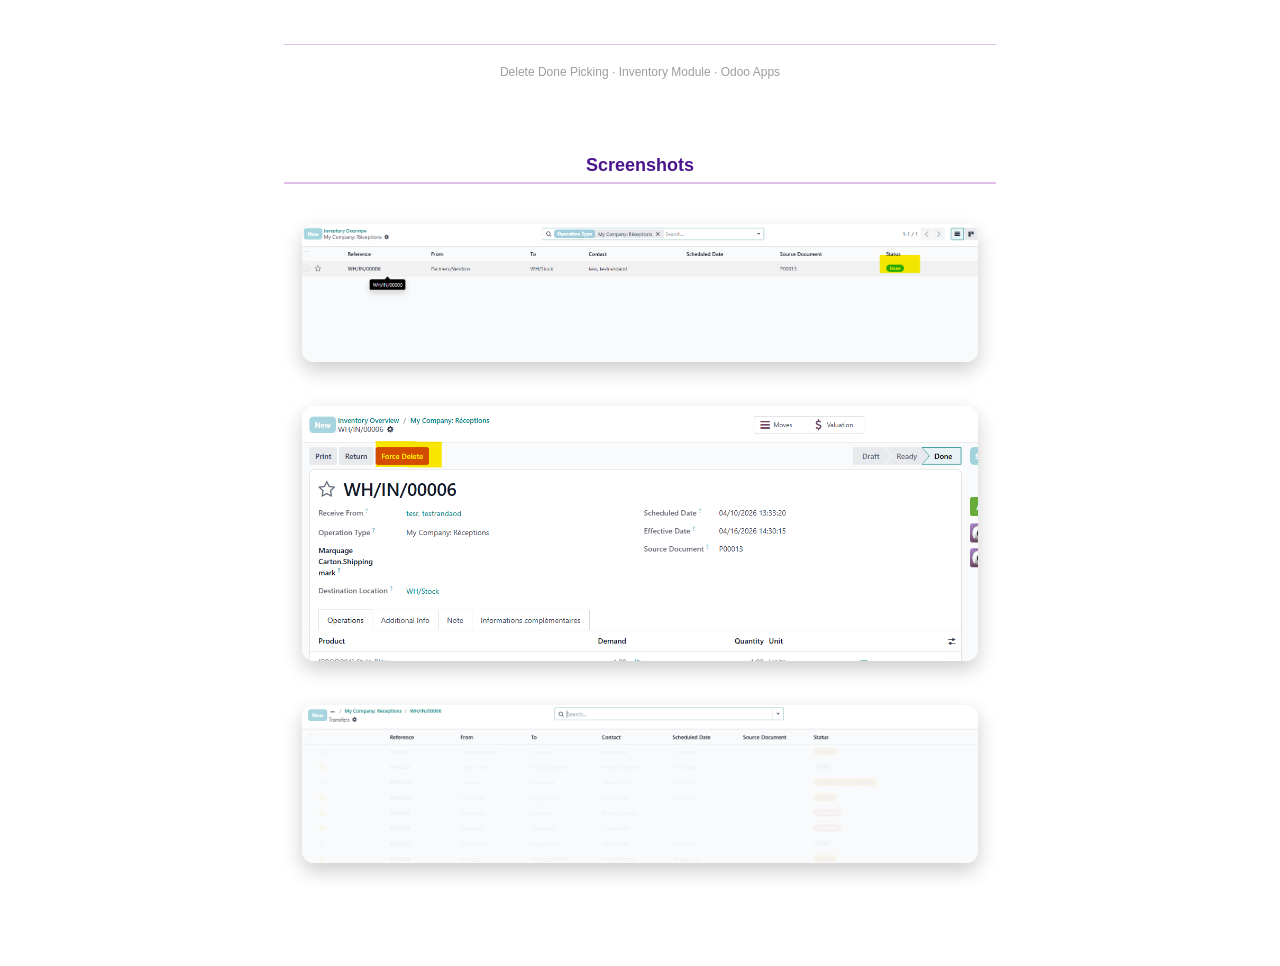
==== commit 4107c46c: "add_new_code" ====
--- a/delete_done_picking/static/description/index.html
+++ b/delete_done_picking/static/description/index.html
@@ -221,22 +221,24 @@
     <div class="oe_row oe_spaced">
         <h2 class="oe_slogan" style="margin-bottom: 40px;">Screenshots</h2>
 
-        <div style="display: flex; flex-direction: column; align-items: center; gap: 50px;">
-
+        <div style="margin-bottom: 40px;">
             <img class="oe_screenshot"
                  src="screen1.png"
                  style="width: 95%; max-width: 1000px; border-radius: 12px; box-shadow: 0 8px 20px rgba(0,0,0,0.2);"/>
-
+        </div>
+
+        <div style="margin-bottom: 40px;">
             <img class="oe_screenshot"
                  src="screen2.png"
                  style="width: 95%; max-width: 1000px; border-radius: 12px; box-shadow: 0 8px 20px rgba(0,0,0,0.2);"/>
-
+        </div>
+
+        <div>
             <img class="oe_screenshot"
                  src="screen3.png"
                  style="width: 95%; max-width: 1000px; border-radius: 12px; box-shadow: 0 8px 20px rgba(0,0,0,0.2);"/>
-
         </div>
-    </div>
-</section></div>
-</body>
+
+    </div>
+</section></body>
 </html>
